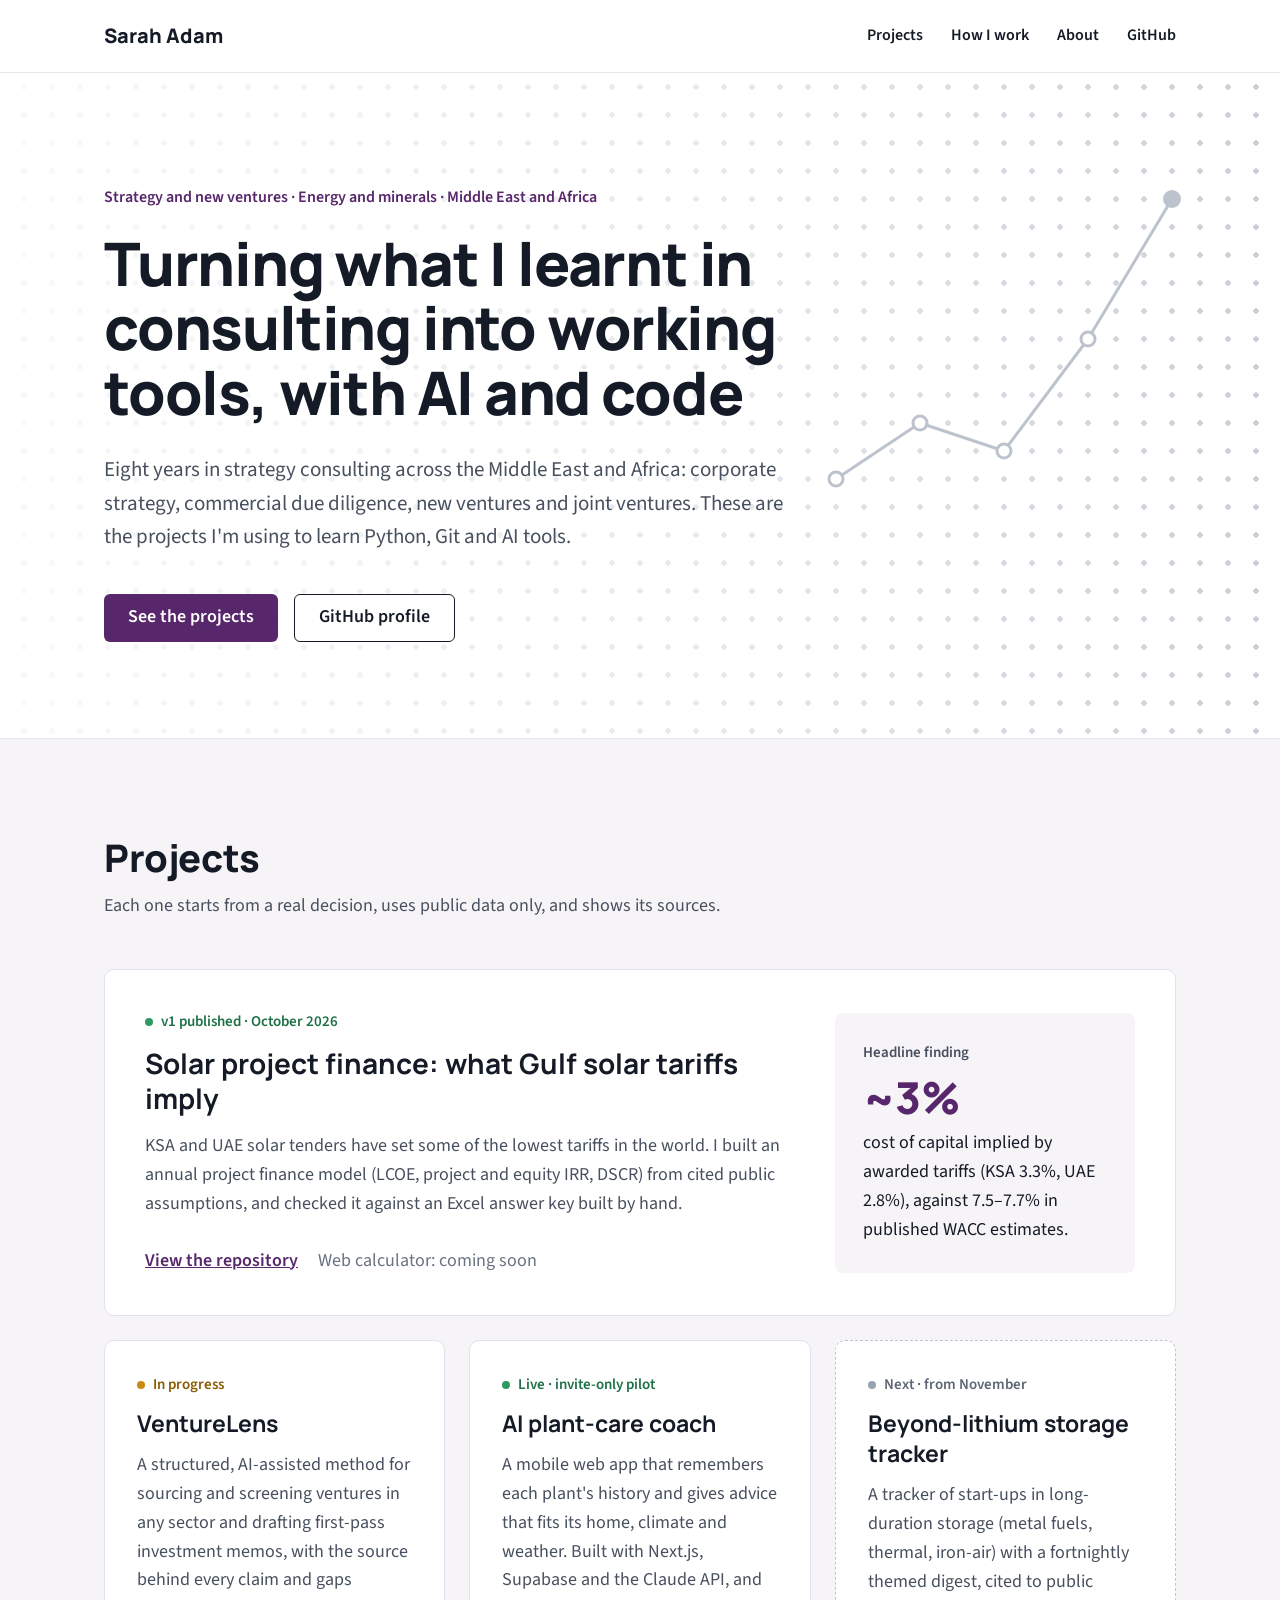
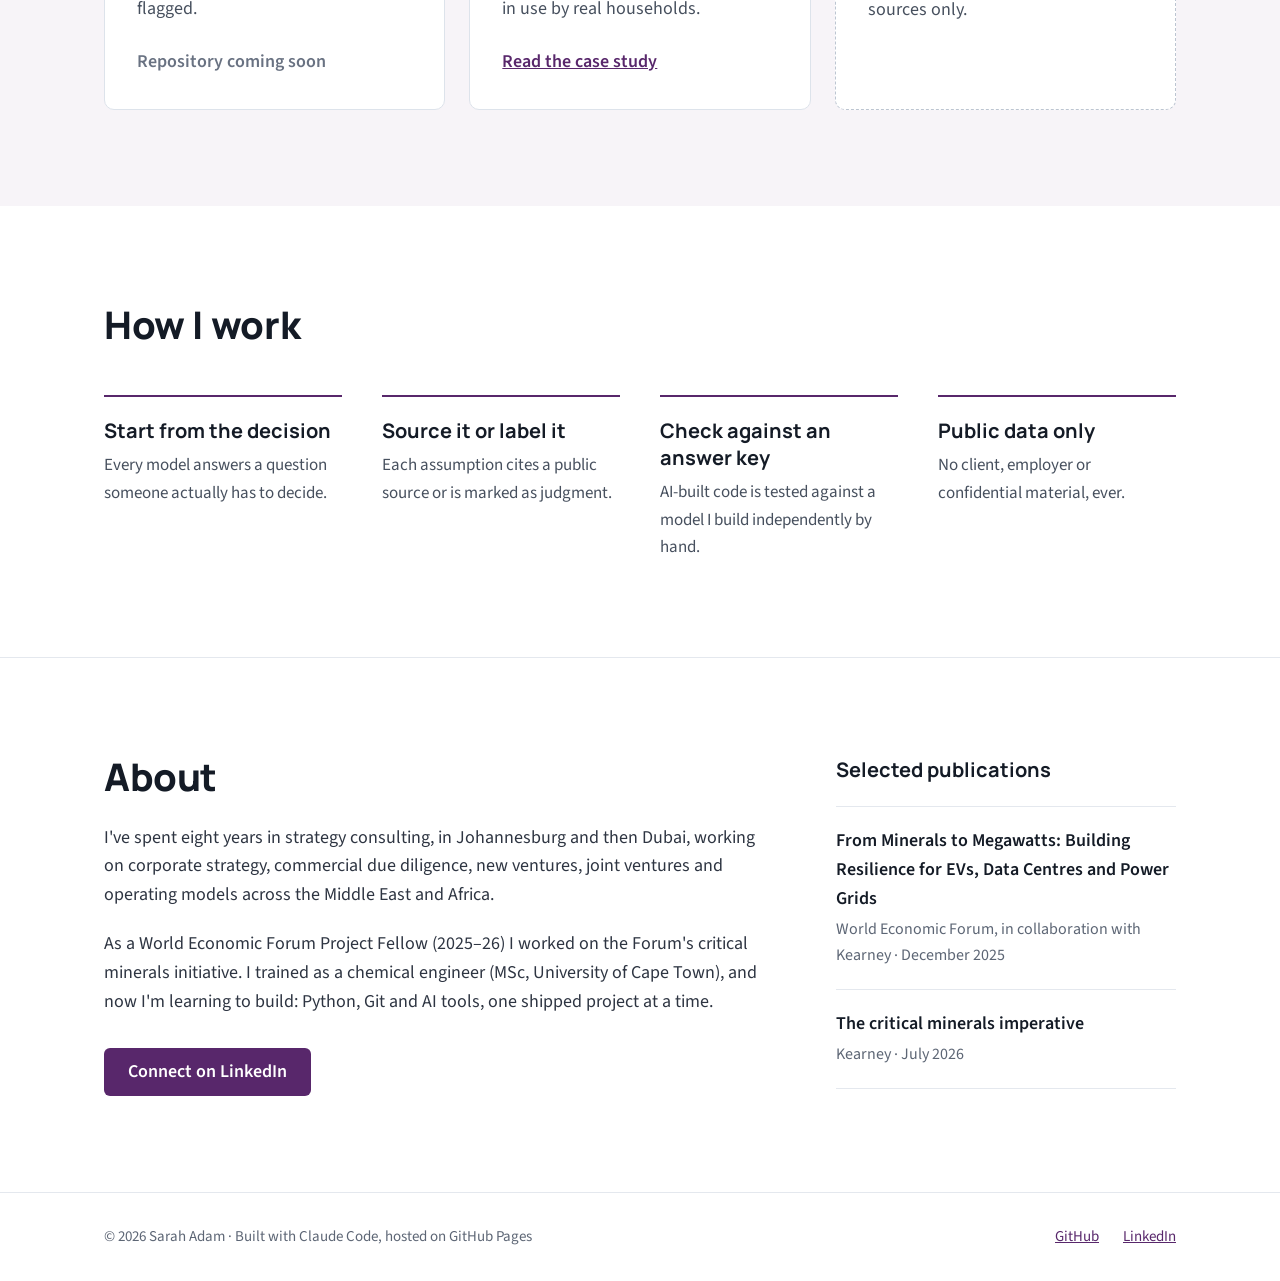
==== index.html @ c2ef5f7c "Set the phone headline on four lines Co-Authored-By: Claude Opus 5.5 <noreply@anthropic.com>" ====
<!doctype html>
<html lang="en">
<head>
<meta charset="utf-8">
<meta name="viewport" content="width=device-width, initial-scale=1">
<title>Turning what I learnt in consulting into working tools, with AI and code</title>
<meta name="description" content="Eight years in strategy consulting across the Middle East and Africa: corporate strategy, commercial due diligence, new ventures and joint ventures.">
<meta property="og:title" content="Turning what I learnt in consulting into working tools, with AI and code">
<meta property="og:description" content="Eight years in strategy consulting across the Middle East and Africa: corporate strategy, commercial due diligence, new ventures and joint ventures.">
<meta property="og:url" content="https://sarah-adam29.github.io/">
<meta property="og:type" content="website">
<meta property="og:image" content="https://sarah-adam29.github.io/og-image.png">
<meta property="og:image:width" content="1200">
<meta property="og:image:height" content="630">
<meta property="og:image:alt" content="Turning what I learnt in consulting into working tools, with AI and code">
<meta name="twitter:card" content="summary_large_image">
<link rel="icon" href="favicon.svg" type="image/svg+xml">
<link rel="preconnect" href="https://fonts.googleapis.com">
<link rel="preconnect" href="https://fonts.gstatic.com" crossorigin>
<link href="https://fonts.googleapis.com/css2?family=Manrope:wght@600;700;800&amp;family=Source+Sans+3:wght@400;600&amp;display=swap" rel="stylesheet">
<link rel="stylesheet" href="styles.css">
</head>
<body>
<a class="skip-link" href="#main">Skip to content</a>

<header class="site-header">
  <nav class="container site-nav" aria-label="Main">
    <a class="site-name" href="#top">Sarah Adam</a>
    <div class="nav-links">
      <a href="#projects">Projects</a>
      <a href="#principles">How I work</a>
      <a href="#about">About</a>
      <a href="https://github.com/sarah-adam29">GitHub</a>
    </div>
  </nav>
</header>

<main id="main">

  <section id="top" class="hero" aria-labelledby="hero-title">
    <svg class="hero-path" width="356" height="300" viewBox="0 0 356 300" fill="none" aria-hidden="true" focusable="false">
      <polyline points="10,290 94,234 178,262 262,150 346,10" stroke="#BCC3CC" stroke-width="3" stroke-linecap="round" stroke-linejoin="round"/>
      <circle cx="10" cy="290" r="7" fill="#FFFFFF" stroke="#BCC3CC" stroke-width="3"/>
      <circle cx="94" cy="234" r="7" fill="#FFFFFF" stroke="#BCC3CC" stroke-width="3"/>
      <circle cx="178" cy="262" r="7" fill="#FFFFFF" stroke="#BCC3CC" stroke-width="3"/>
      <circle cx="262" cy="150" r="7" fill="#FFFFFF" stroke="#BCC3CC" stroke-width="3"/>
      <circle cx="346" cy="10" r="9" fill="#BCC3CC"/>
    </svg>
    <div class="container">
      <div class="hero-text">
        <p class="eyebrow">Strategy and new ventures · Energy and minerals · Middle East and Africa</p>
        <h1 id="hero-title">Turning what I<br class="hero-break"> learnt in consulting<br class="hero-break"> into working tools,<br class="hero-break"> with AI and code</h1>
        <p class="lead">Eight years in strategy consulting across the Middle East and Africa: corporate strategy, commercial due diligence, new ventures and joint ventures. These are the projects I'm using to learn Python, Git and AI tools.</p>
        <div class="button-row">
          <a class="button button-primary" href="#projects">See the projects</a>
          <a class="button button-secondary" href="https://github.com/sarah-adam29">GitHub profile</a>
        </div>
      </div>
    </div>
  </section>

  <section id="projects" class="band band-tint" aria-labelledby="projects-title">
    <div class="container section">
      <h2 id="projects-title">Projects</h2>
      <p class="section-intro">Each one starts from a real decision, uses public data only, and shows its sources.</p>

      <div class="project-grid">

        <article class="card card-featured">
          <div class="card-featured-body">
            <p class="status status-published"><span class="status-dot" aria-hidden="true"></span>v1 published · October 2026</p>
            <h3>Solar project finance: what Gulf solar tariffs imply</h3>
            <p class="card-text">KSA and UAE solar tenders have set some of the lowest tariffs in the world. I built an annual project finance model (LCOE, project and equity IRR, DSCR) from cited public assumptions, and checked it against an Excel answer key built by hand.</p>
            <div class="card-links">
              <a href="https://github.com/sarah-adam29/solar-project-finance">View the repository</a>
              <span class="coming-soon">Web calculator: coming soon</span>
            </div>
          </div>
          <div class="finding">
            <p class="finding-label">Headline finding</p>
            <p class="finding-figure">~3%</p>
            <p class="finding-text">cost of capital implied by awarded tariffs (KSA 3.3%, UAE 2.8%), against 7.5–7.7% in published WACC estimates.</p>
          </div>
        </article>

        <article class="card">
          <p class="status status-progress"><span class="status-dot" aria-hidden="true"></span>In progress</p>
          <h3>VentureLens</h3>
          <p class="card-text">A structured, AI-assisted method for sourcing and screening ventures in any sector and drafting first-pass investment memos, with the source behind every claim and gaps flagged.</p>
          <p class="card-foot coming-soon">Repository coming soon</p>
        </article>

        <article class="card">
          <p class="status status-published"><span class="status-dot" aria-hidden="true"></span>Live · invite-only pilot</p>
          <h3>AI plant-care coach</h3>
          <p class="card-text">A mobile web app that remembers each plant's history and gives advice that fits its home, climate and weather. Built with Next.js, Supabase and the Claude API, and in use by real households.</p>
          <a class="card-foot" href="https://github.com/sarah-adam29/plant-care">Read the case study</a>
        </article>

        <article class="card card-planned">
          <p class="status status-planned"><span class="status-dot" aria-hidden="true"></span>Next · from November</p>
          <h3>Beyond-lithium storage tracker</h3>
          <p class="card-text">A tracker of start-ups in long-duration storage (metal fuels, thermal, iron-air) with a fortnightly themed digest, cited to public sources only.</p>
        </article>

      </div>
    </div>
  </section>

  <section id="principles" class="container section" aria-labelledby="principles-title">
    <h2 id="principles-title">How I work</h2>
    <div class="principle-grid">
      <div class="principle">
        <h3>Start from the decision</h3>
        <p>Every model answers a question someone actually has to decide.</p>
      </div>
      <div class="principle">
        <h3>Source it or label it</h3>
        <p>Each assumption cites a public source or is marked as judgment.</p>
      </div>
      <div class="principle">
        <h3>Check against an answer key</h3>
        <p>AI-built code is tested against a model I build independently by hand.</p>
      </div>
      <div class="principle">
        <h3>Public data only</h3>
        <p>No client, employer or confidential material, ever.</p>
      </div>
    </div>
  </section>

  <section id="about" class="band" aria-labelledby="about-title">
    <div class="container section about">
      <div class="about-main">
        <h2 id="about-title">About</h2>
        <p>I've spent eight years in strategy consulting, in Johannesburg and then Dubai, working on corporate strategy, commercial due diligence, new ventures, joint ventures and operating models across the Middle East and Africa.</p>
        <p>As a World Economic Forum Project Fellow (2025–26) I worked on the Forum's critical minerals initiative. I trained as a chemical engineer (MSc, University of Cape Town), and now I'm learning to build: Python, Git and AI tools, one shipped project at a time.</p>
        <div class="button-row">
          <a class="button button-primary" href="https://www.linkedin.com/in/sarah-adam-a24949b1/">Connect on LinkedIn</a>
        </div>
      </div>
      <div class="about-side">
        <h3>Selected publications</h3>
        <div class="publication-list">
          <a class="publication" href="https://www.weforum.org/publications/from-minerals-to-megawatts-building-resilience-for-evs-data-centres-and-power-grids/">
            <span class="publication-title">From Minerals to Megawatts: Building Resilience for EVs, Data Centres and Power Grids</span>
            <span class="publication-meta">World Economic Forum, in collaboration with Kearney · December 2025</span>
          </a>
          <a class="publication" href="https://www.kearney.com/service/operations-performance/article/the-critical-minerals-imperative">
            <span class="publication-title">The critical minerals imperative</span>
            <span class="publication-meta">Kearney · July 2026</span>
          </a>
        </div>
      </div>
    </div>
  </section>

</main>

<footer class="site-footer">
  <div class="container footer-inner">
    <span>© 2026 Sarah Adam · Built with Claude Code, hosted on GitHub Pages</span>
    <span class="footer-links"><a href="https://github.com/sarah-adam29">GitHub</a><a href="https://www.linkedin.com/in/sarah-adam-a24949b1/">LinkedIn</a></span>
  </div>
</footer>

</body>
</html>
---- styles.css ----
:root {
  --accent: #58276B;
  --tint: #F7F4F8;

  --ink: #141B26;
  --body: #47505E;
  --body-strong: #2E3542;
  --muted: #5D6675;
  --soft: #697282;
  --border: #E4E8EE;
  --card-border: #DDE3EB;
  --dashed-border: #BCC5D1;
  --dot: #C9CED6;
  --white: #FFFFFF;

  --published: #1E7046;
  --published-dot: #2E9A5F;
  --progress: #8A5A00;
  --progress-dot: #C98A12;
  --planned: #5D6675;
  --planned-dot: #9AA3B0;

  --font-heading: Manrope, system-ui, sans-serif;
  --font-body: 'Source Sans 3', system-ui, sans-serif;

  --page-width: 1120px;
  --gutter: 24px;
  --section-space: 96px;
}

/* Base */

*,
*::before,
*::after {
  box-sizing: border-box;
}

html {
  -webkit-text-size-adjust: 100%;
}

body {
  margin: 0;
  background: var(--white);
  color: var(--ink);
  font-family: var(--font-body);
  font-size: 18px;
  line-height: 1.6;
}

h1,
h2,
h3,
p {
  margin: 0;
}

h1,
h2,
h3 {
  font-family: var(--font-heading);
}

a {
  color: var(--accent);
}

a:hover {
  opacity: 0.82;
}

:focus-visible {
  outline: 3px solid var(--accent);
  outline-offset: 3px;
  border-radius: 2px;
}

.skip-link {
  position: absolute;
  left: 16px;
  top: -100px;
  z-index: 10;
  padding: 10px 16px;
  border-radius: 6px;
  background: var(--accent);
  color: var(--white);
  font-weight: 600;
  text-decoration: none;
}

.skip-link:focus {
  top: 16px;
  outline-color: var(--ink);
}

/* Layout */

.container {
  max-width: var(--page-width);
  margin: 0 auto;
  padding-left: var(--gutter);
  padding-right: var(--gutter);
}

.section {
  padding-top: var(--section-space);
  padding-bottom: var(--section-space);
}

.band {
  border-top: 1px solid var(--border);
}

.band-tint {
  background: var(--tint);
}

h2 {
  font-weight: 800;
  font-size: 38px;
  line-height: 1.2;
  letter-spacing: -0.01em;
}

/* Header */

.site-header {
  border-bottom: 1px solid var(--border);
}

.site-nav {
  display: flex;
  flex-wrap: wrap;
  align-items: center;
  justify-content: space-between;
  gap: 16px;
  padding-top: 20px;
  padding-bottom: 20px;
}

.site-name {
  font-family: var(--font-heading);
  font-weight: 800;
  font-size: 20px;
  color: var(--ink);
  text-decoration: none;
}

.nav-links {
  display: flex;
  flex-wrap: wrap;
  gap: 8px 28px;
  font-size: 16px;
  font-weight: 600;
}

.nav-links a {
  color: var(--ink);
  text-decoration: none;
}

/* Hero */

.hero {
  position: relative;
  overflow: hidden;
  isolation: isolate;
  padding-top: 112px;
  padding-bottom: 96px;
}

/* Dot grid: a dot every 28px from the page centre, and at 14px + multiples of 28px from the top */
.hero::before {
  content: "";
  position: absolute;
  inset: 0;
  z-index: 0;
  pointer-events: none;
  background-image: radial-gradient(circle, var(--dot) 2.5px, transparent 3px);
  background-size: 28px 28px;
  background-position: 50% 0;
  -webkit-mask-image: linear-gradient(to right, rgba(0, 0, 0, 0.12) 0%, rgba(0, 0, 0, 0.45) 55%, #000 100%);
  mask-image: linear-gradient(to right, rgba(0, 0, 0, 0.12) 0%, rgba(0, 0, 0, 0.45) 55%, #000 100%);
}

/* Every point of the path sits on a dot. If top changes, keep it at 116px plus or minus a multiple of 28px */
.hero-path {
  position: absolute;
  z-index: 0;
  pointer-events: none;
  left: calc(50% + 186px);
  top: 116px;
}

.hero-text {
  position: relative;
  z-index: 1;
  max-width: 700px;
}

.eyebrow {
  margin-bottom: 20px;
  font-size: 16px;
  font-weight: 600;
  color: var(--accent);
}

h1 {
  max-width: 820px;
  font-weight: 800;
  font-size: 60px;
  line-height: 1.08;
  letter-spacing: -0.02em;
  text-wrap: balance;
}

.hero-break {
  display: none;
}

.lead {
  max-width: 680px;
  margin-top: 28px;
  font-size: 21px;
  color: var(--body);
}

/* Buttons */

.button-row {
  display: flex;
  flex-wrap: wrap;
  gap: 16px;
  margin-top: 40px;
}

.button {
  display: inline-flex;
  align-items: center;
  min-height: 48px;
  padding: 0 24px;
  border-radius: 6px;
  font-weight: 600;
  text-decoration: none;
}

.button-primary {
  background: var(--accent);
  color: var(--white);
}

.button-secondary {
  background: var(--white);
  border: 1.5px solid var(--ink);
  color: var(--ink);
}

/* Projects */

.section-intro {
  max-width: 640px;
  margin: 12px 0 48px;
  color: var(--body);
}

.project-grid {
  display: grid;
  grid-template-columns: repeat(auto-fit, minmax(min(300px, 100%), 1fr));
  gap: 24px;
}

.card {
  display: flex;
  flex-direction: column;
  min-width: 0;
  padding: 32px;
  background: var(--white);
  border: 1px solid var(--card-border);
  border-radius: 10px;
}

.card h3 {
  font-weight: 700;
  font-size: 23px;
  line-height: 1.3;
}

.card-text {
  flex-grow: 1;
  margin-top: 12px;
  color: var(--body);
}

.card-foot {
  align-self: flex-start;
  margin-top: 24px;
  font-weight: 600;
}

.card-planned {
  border-style: dashed;
  border-color: var(--dashed-border);
}

.coming-soon {
  color: var(--soft);
}

.status {
  display: flex;
  align-items: center;
  gap: 8px;
  margin-bottom: 12px;
  font-size: 15px;
  font-weight: 600;
}

.status-dot {
  flex: none;
  width: 8px;
  height: 8px;
  border-radius: 50%;
}

.status-published {
  color: var(--published);
}

.status-published .status-dot {
  background: var(--published-dot);
}

.status-progress {
  color: var(--progress);
}

.status-progress .status-dot {
  background: var(--progress-dot);
}

.status-planned {
  color: var(--planned);
}

.status-planned .status-dot {
  background: var(--planned-dot);
}

.card-featured {
  grid-column: 1 / -1;
  flex-direction: row;
  flex-wrap: wrap;
  gap: 40px;
  padding: 40px;
}

.card-featured-body {
  flex: 999 1 420px;
  min-width: 0;
}

.card-featured h3 {
  font-size: 28px;
  line-height: 1.25;
}

.card-featured .card-text {
  margin-top: 16px;
}

.card-links {
  display: flex;
  flex-wrap: wrap;
  gap: 8px 20px;
  margin-top: 28px;
  font-weight: 600;
}

.card-links .coming-soon {
  font-weight: 400;
}

.finding {
  flex: 1 1 300px;
  min-width: 0;
  align-self: center;
  padding: 28px;
  background: var(--tint);
  border-radius: 8px;
}

.finding-label {
  font-size: 15px;
  font-weight: 600;
  color: var(--body);
}

.finding-figure {
  margin-top: 8px;
  font-family: var(--font-heading);
  font-weight: 800;
  font-size: 44px;
  line-height: 1.1;
  color: var(--accent);
}

.finding-text {
  margin-top: 8px;
  color: var(--ink);
}

/* How I work */

#principles h2 {
  margin-bottom: 48px;
}

.principle-grid {
  display: grid;
  grid-template-columns: repeat(auto-fit, minmax(min(230px, 100%), 1fr));
  gap: 40px;
}

.principle {
  padding-top: 20px;
  border-top: 2px solid var(--accent);
}

.principle h3 {
  font-weight: 700;
  font-size: 20px;
  line-height: 1.35;
}

.principle p {
  margin-top: 8px;
  font-size: 17px;
  color: var(--body);
}

/* About */

.about {
  display: flex;
  flex-wrap: wrap;
  gap: 64px;
}

.about-main {
  flex: 999 1 480px;
  min-width: 0;
}

.about-main h2 {
  margin-bottom: 24px;
}

.about-main p {
  color: var(--body-strong);
}

.about-main p + p {
  margin-top: 20px;
}

.about-main .button-row {
  margin-top: 32px;
}

.about-side {
  flex: 1 1 340px;
  min-width: 0;
}

.about-side h3 {
  margin-bottom: 20px;
  font-weight: 700;
  font-size: 20px;
}

.publication-list {
  border-bottom: 1px solid var(--border);
}

.publication {
  display: block;
  padding: 20px 0;
  border-top: 1px solid var(--border);
  text-decoration: none;
}

.publication-title {
  display: block;
  font-weight: 600;
  color: var(--ink);
}

.publication-meta {
  display: block;
  margin-top: 4px;
  font-size: 16px;
  color: var(--muted);
}

/* Footer */

.site-footer {
  border-top: 1px solid var(--border);
}

.footer-inner {
  display: flex;
  flex-wrap: wrap;
  justify-content: space-between;
  gap: 16px;
  padding-top: 32px;
  padding-bottom: 32px;
  font-size: 15px;
  color: var(--muted);
}

.footer-links {
  display: flex;
  gap: 24px;
}

/* Hide the hero path before it can run into the text */

@media (max-width: 1119px) {
  .hero-path {
    display: none;
  }
}

/* Smaller screens */

@media (max-width: 720px) {
  :root {
    --section-space: 64px;
  }

  .hero {
    padding-top: 64px;
    padding-bottom: 64px;
  }

  h1 {
    font-size: 40px;
  }

  h2 {
    font-size: 30px;
  }

  .lead {
    font-size: 19px;
  }

  .section-intro {
    margin-bottom: 32px;
  }

  #principles h2 {
    margin-bottom: 32px;
  }

  .card,
  .card-featured {
    padding: 24px;
  }

  .card-featured {
    gap: 28px;
  }

  .card-featured h3 {
    font-size: 24px;
  }

  .finding {
    padding: 24px;
  }

  .about {
    gap: 48px;
  }
}

/* Phones: fixed four-line headline, sized so its longest line always fits */

@media (max-width: 480px) {
  h1 {
    font-size: min(40px, calc((100vw - 48px) / 9.5));
  }

  .hero-break {
    display: inline;
  }
}
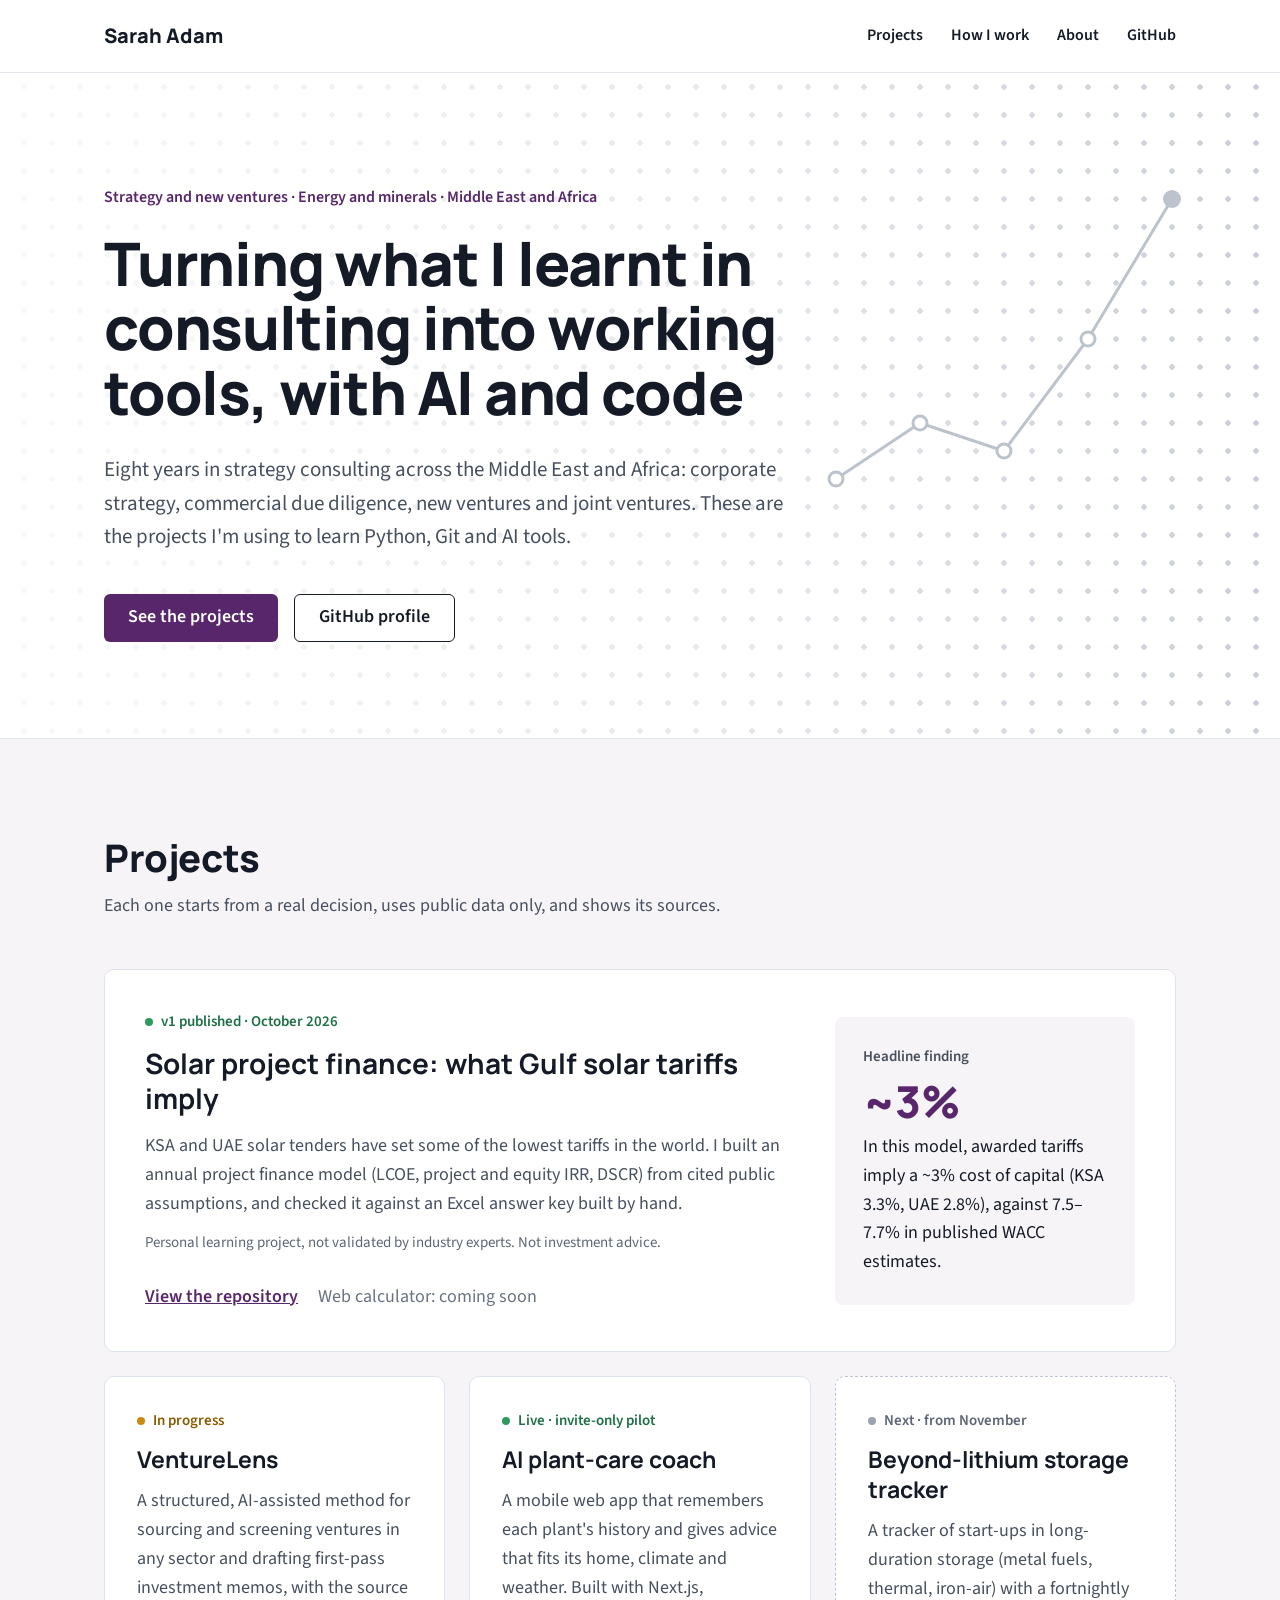
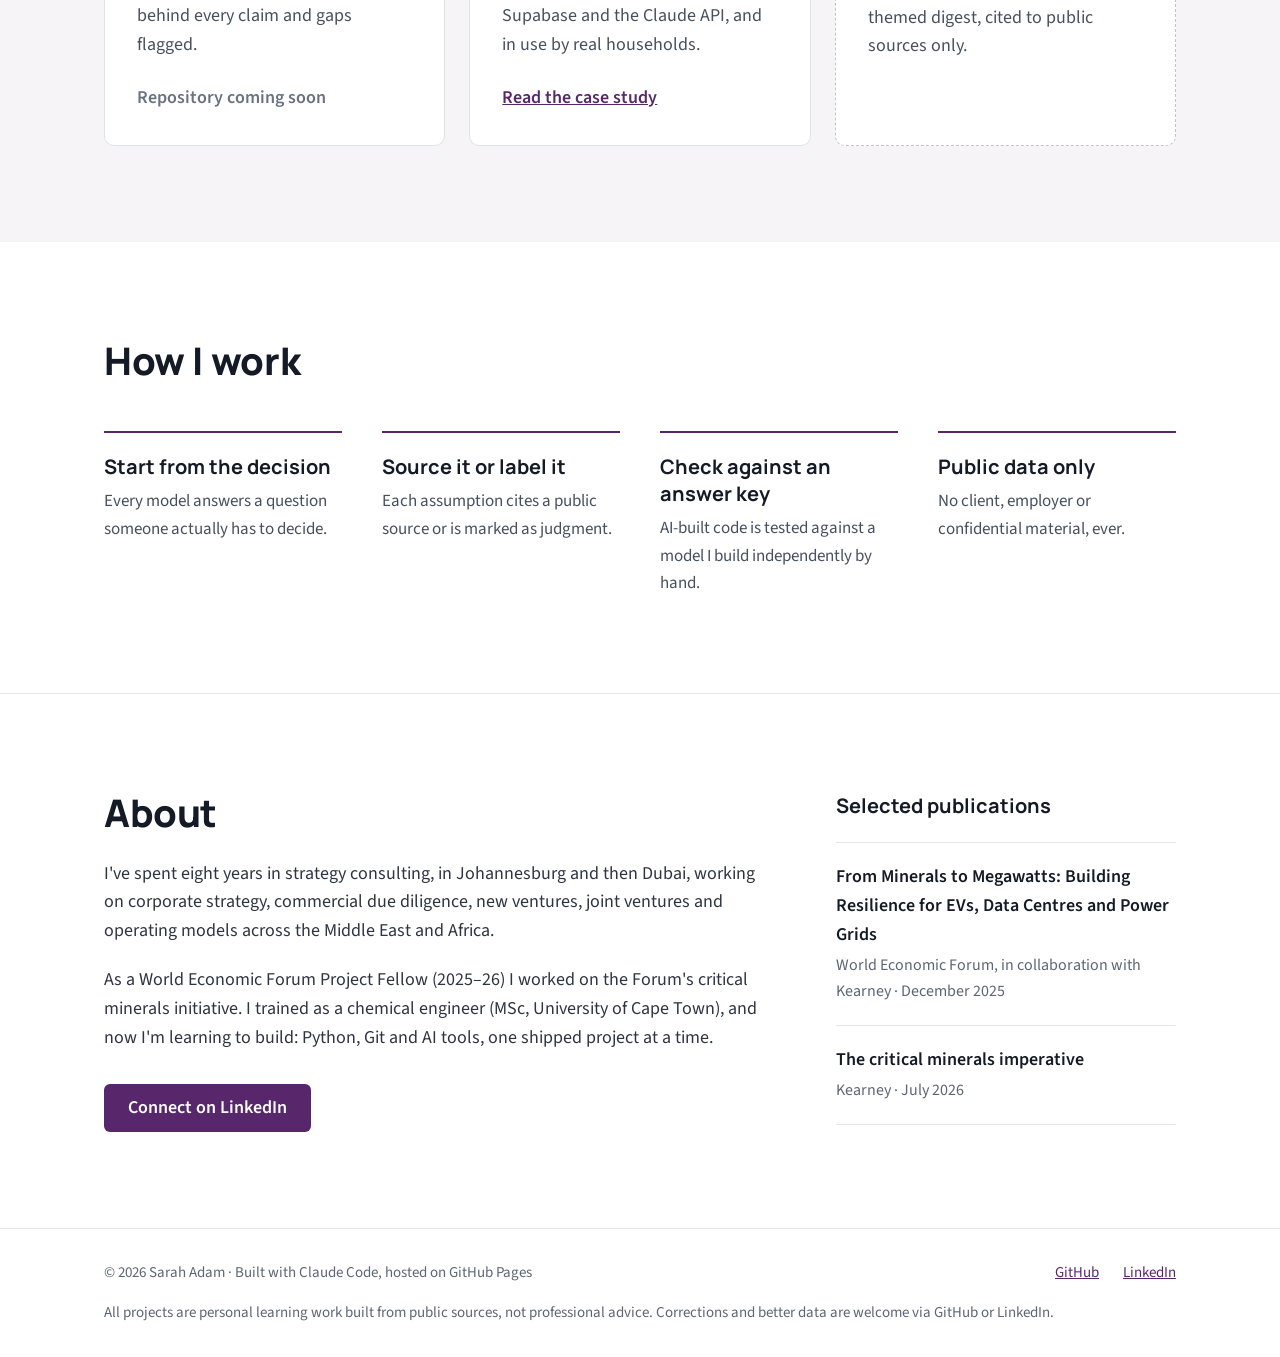
==== commit 95587c69: "Add disclaimers to the solar card and footer; frame the finding as the model's - Solar card: a small" ====
--- a/index.html
+++ b/index.html
@@ -9,9 +9,9 @@
 <meta property="og:description" content="Eight years in strategy consulting across the Middle East and Africa: corporate strategy, commercial due diligence, new ventures and joint ventures.">
 <meta property="og:url" content="https://sarah-adam29.github.io/">
 <meta property="og:type" content="website">
-<meta property="og:image" content="https://sarah-adam29.github.io/og-image.png">
-<meta property="og:image:width" content="1200">
-<meta property="og:image:height" content="630">
+<meta property="og:image" content="https://sarah-adam29.github.io/og-image.png?v=3">
+<meta property="og:image:width" content="2400">
+<meta property="og:image:height" content="1260">
 <meta property="og:image:alt" content="Turning what I learnt in consulting into working tools, with AI and code">
 <meta name="twitter:card" content="summary_large_image">
 <link rel="icon" href="favicon.svg" type="image/svg+xml">
@@ -49,7 +49,7 @@
     <div class="container">
       <div class="hero-text">
         <p class="eyebrow">Strategy and new ventures · Energy and minerals · Middle East and Africa</p>
-        <h1 id="hero-title">Turning what I<br class="hero-break"> learnt in consulting<br class="hero-break"> into working tools,<br class="hero-break"> with AI and code</h1>
+        <h1 id="hero-title">Turning what I learnt in consulting into working tools, with AI and code</h1>
         <p class="lead">Eight years in strategy consulting across the Middle East and Africa: corporate strategy, commercial due diligence, new ventures and joint ventures. These are the projects I'm using to learn Python, Git and AI tools.</p>
         <div class="button-row">
           <a class="button button-primary" href="#projects">See the projects</a>
@@ -71,6 +71,7 @@
             <p class="status status-published"><span class="status-dot" aria-hidden="true"></span>v1 published · October 2026</p>
             <h3>Solar project finance: what Gulf solar tariffs imply</h3>
             <p class="card-text">KSA and UAE solar tenders have set some of the lowest tariffs in the world. I built an annual project finance model (LCOE, project and equity IRR, DSCR) from cited public assumptions, and checked it against an Excel answer key built by hand.</p>
+            <p class="card-note">Personal learning project, not validated by industry experts. Not investment advice.</p>
             <div class="card-links">
               <a href="https://github.com/sarah-adam29/solar-project-finance">View the repository</a>
               <span class="coming-soon">Web calculator: coming soon</span>
@@ -79,7 +80,7 @@
           <div class="finding">
             <p class="finding-label">Headline finding</p>
             <p class="finding-figure">~3%</p>
-            <p class="finding-text">cost of capital implied by awarded tariffs (KSA 3.3%, UAE 2.8%), against 7.5–7.7% in published WACC estimates.</p>
+            <p class="finding-text">In this model, awarded tariffs imply a ~3% cost of capital (KSA 3.3%, UAE 2.8%), against 7.5–7.7% in published WACC estimates.</p>
           </div>
         </article>
 
@@ -161,6 +162,7 @@
   <div class="container footer-inner">
     <span>© 2026 Sarah Adam · Built with Claude Code, hosted on GitHub Pages</span>
     <span class="footer-links"><a href="https://github.com/sarah-adam29">GitHub</a><a href="https://www.linkedin.com/in/sarah-adam-a24949b1/">LinkedIn</a></span>
+    <p class="footer-note">All projects are personal learning work built from public sources, not professional advice. Corrections and better data are welcome via GitHub or LinkedIn.</p>
   </div>
 </footer>
 
--- a/styles.css
+++ b/styles.css
@@ -292,6 +292,12 @@
   color: var(--body);
 }
 
+.card-note {
+  margin-top: 12px;
+  font-size: 15px;
+  color: var(--muted);
+}
+
 .card-foot {
   align-self: flex-start;
   margin-top: 24px;
@@ -525,6 +531,10 @@
   gap: 24px;
 }
 
+.footer-note {
+  flex-basis: 100%;
+}
+
 /* Hide the hero path before it can run into the text */
 
 @media (max-width: 1119px) {
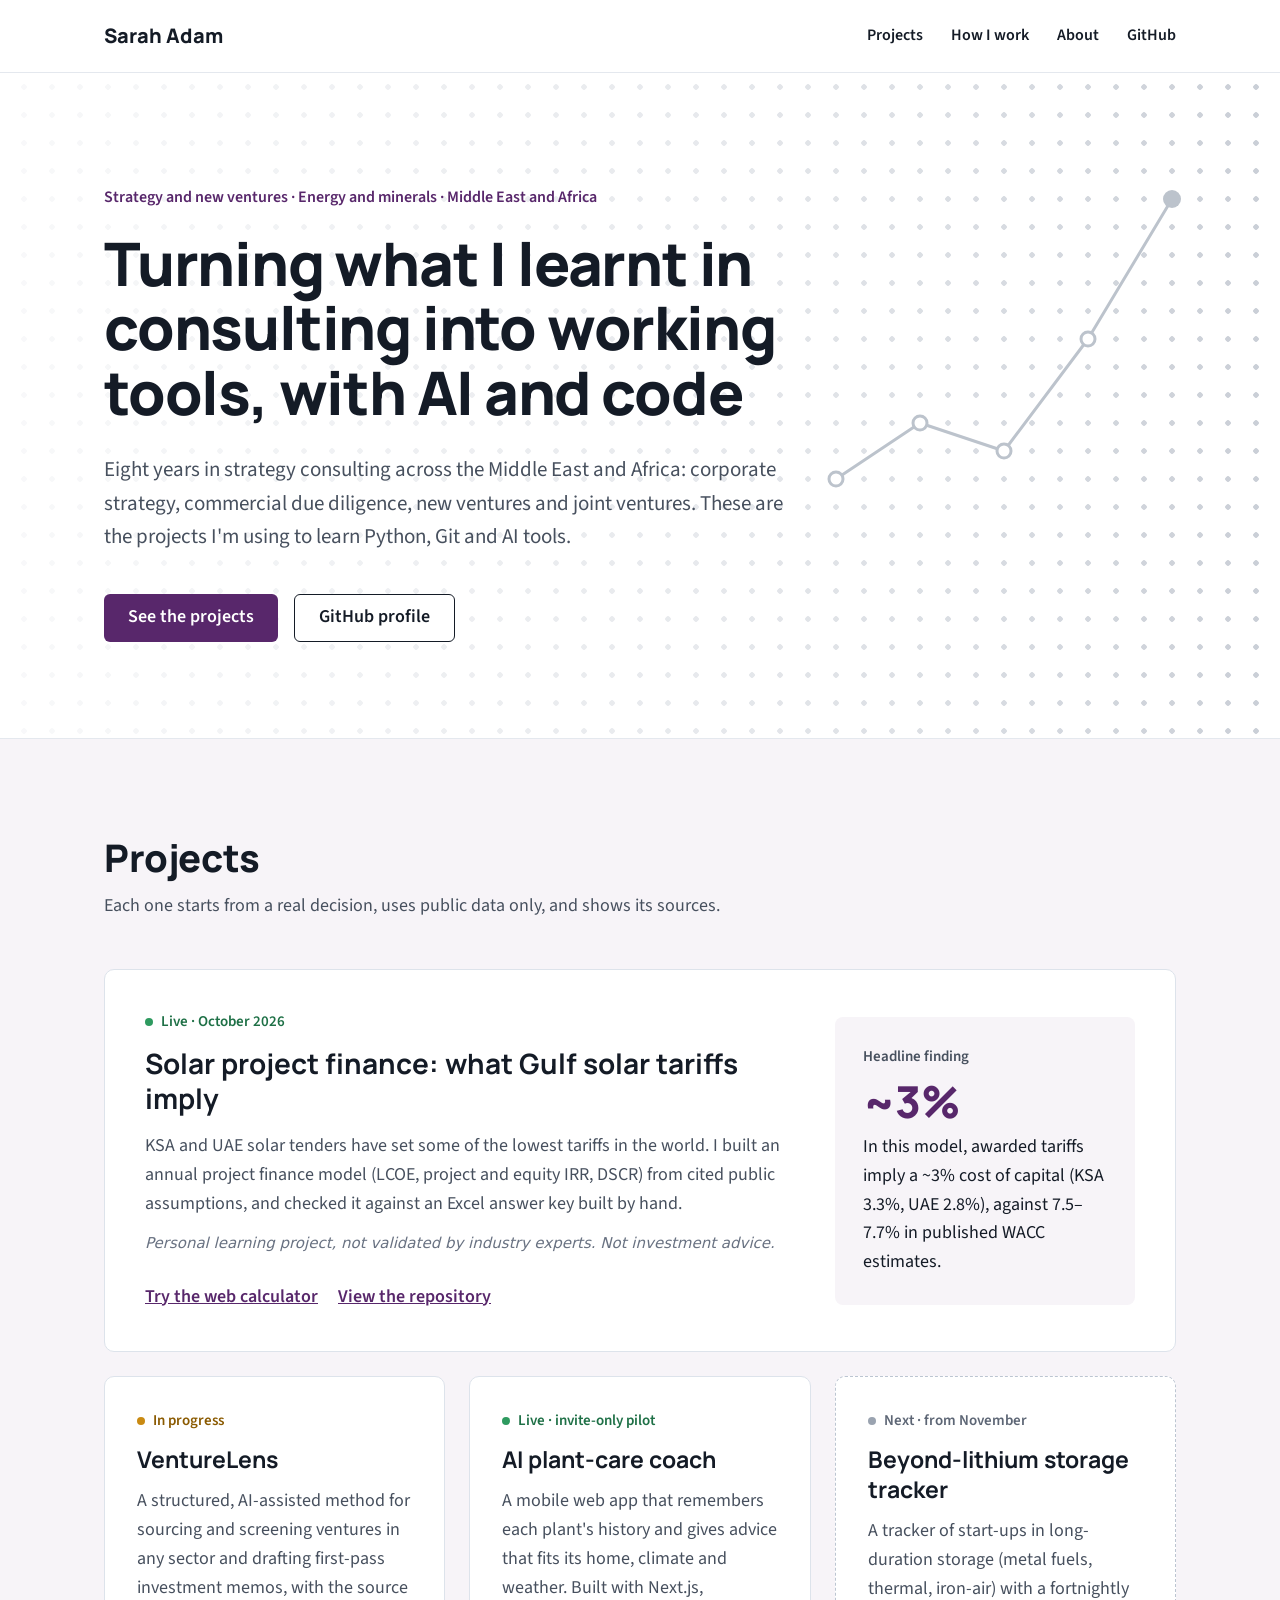
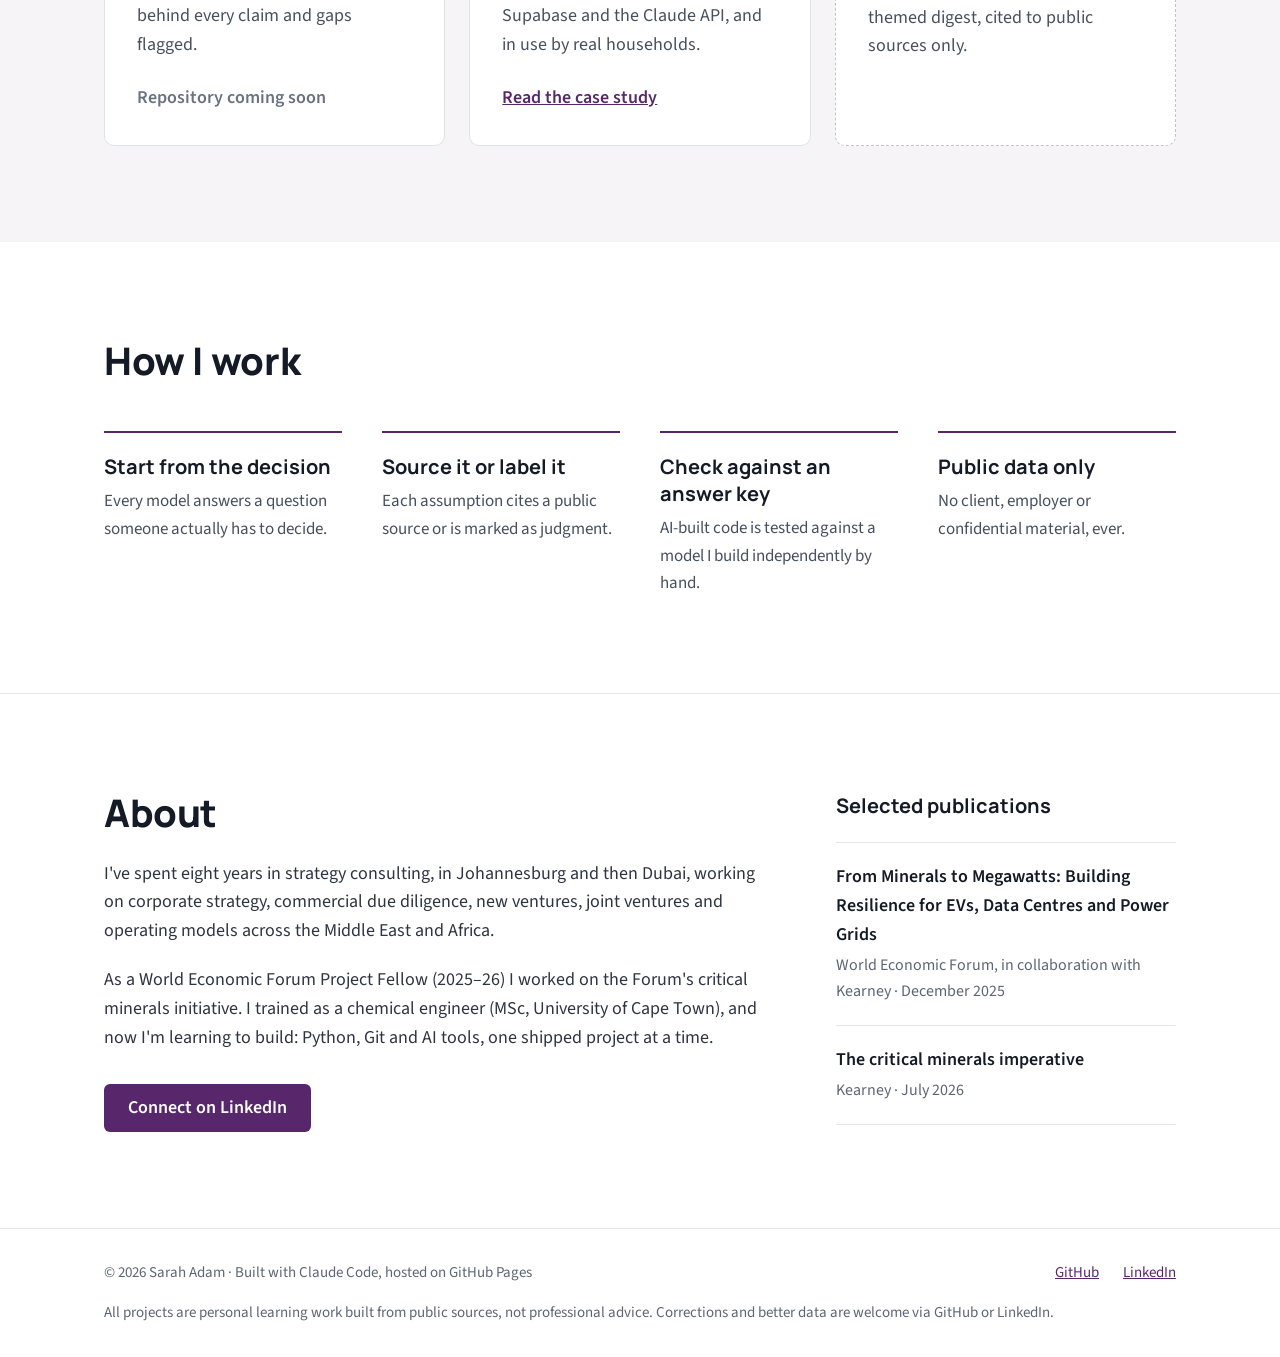
==== commit 09bfad81: "Link the solar card to the live web calculator - "Try the web calculator" replaces "Web calculator: " ====
--- a/index.html
+++ b/index.html
@@ -68,13 +68,13 @@
 
         <article class="card card-featured">
           <div class="card-featured-body">
-            <p class="status status-published"><span class="status-dot" aria-hidden="true"></span>v1 published · October 2026</p>
+            <p class="status status-published"><span class="status-dot" aria-hidden="true"></span>Live · October 2026</p>
             <h3>Solar project finance: what Gulf solar tariffs imply</h3>
             <p class="card-text">KSA and UAE solar tenders have set some of the lowest tariffs in the world. I built an annual project finance model (LCOE, project and equity IRR, DSCR) from cited public assumptions, and checked it against an Excel answer key built by hand.</p>
             <p class="card-note">Personal learning project, not validated by industry experts. Not investment advice.</p>
             <div class="card-links">
+              <a href="https://gulf-solar-tariffs.streamlit.app/">Try the web calculator</a>
               <a href="https://github.com/sarah-adam29/solar-project-finance">View the repository</a>
-              <span class="coming-soon">Web calculator: coming soon</span>
             </div>
           </div>
           <div class="finding">
--- a/styles.css
+++ b/styles.css
@@ -295,7 +295,8 @@
 .card-note {
   margin-top: 12px;
   font-size: 15px;
-  color: var(--muted);
+  font-style: italic;
+  color: var(--soft);
 }
 
 .card-foot {
@@ -381,10 +382,6 @@
   gap: 8px 20px;
   margin-top: 28px;
   font-weight: 600;
-}
-
-.card-links .coming-soon {
-  font-weight: 400;
 }
 
 .finding {
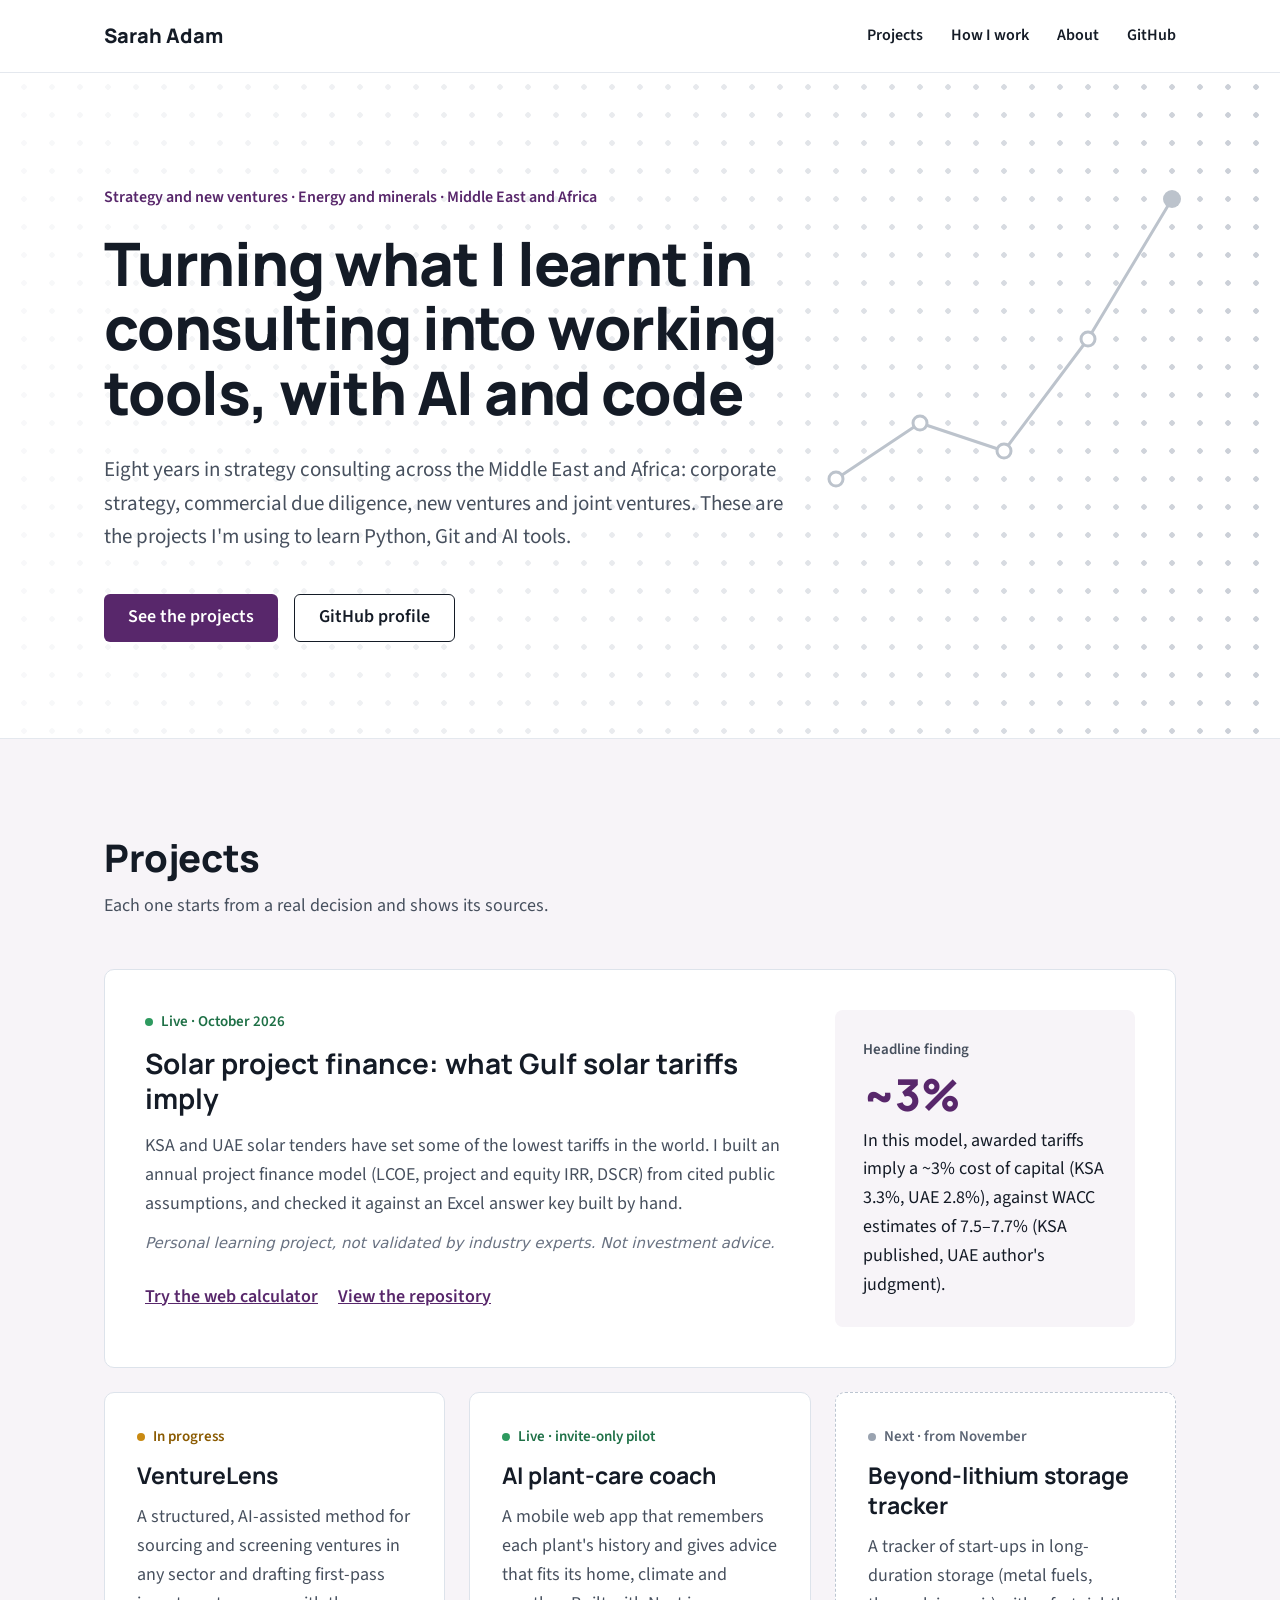
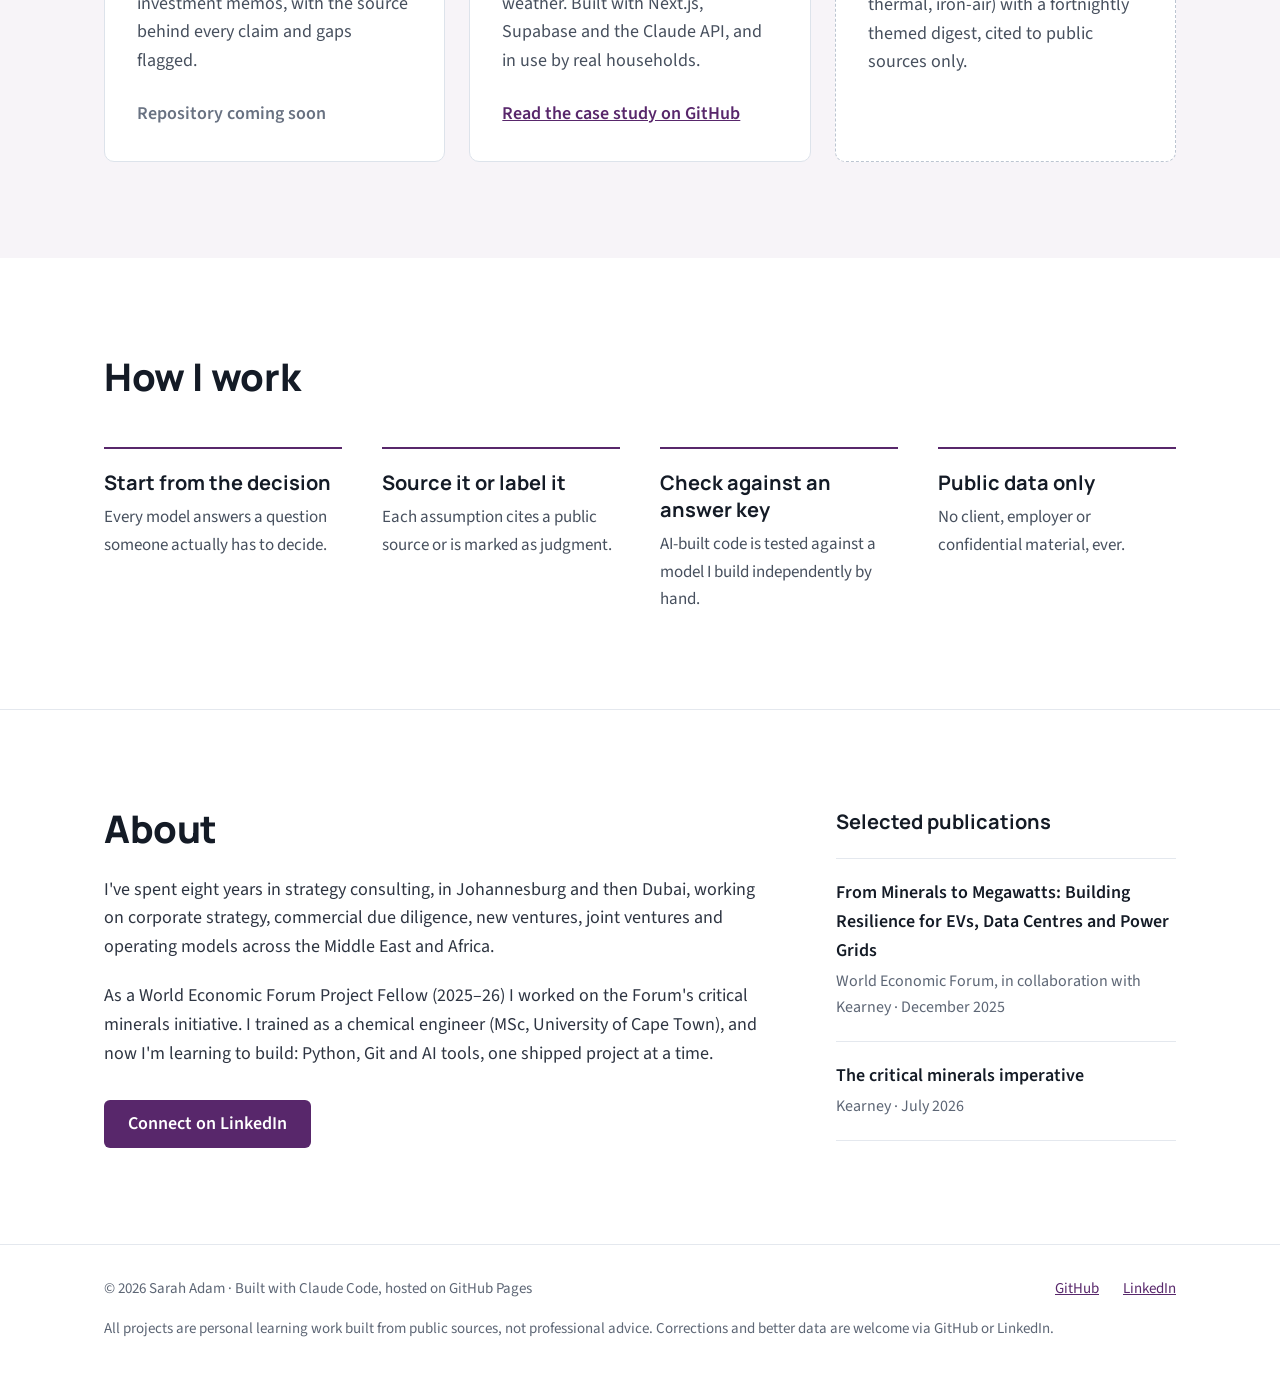
==== commit fb061ed1: "Tighten projects intro, clarify WACC sources, label plant-care link Co-Authored-By: Claude Opus 5.5 " ====
--- a/index.html
+++ b/index.html
@@ -62,7 +62,7 @@
   <section id="projects" class="band band-tint" aria-labelledby="projects-title">
     <div class="container section">
       <h2 id="projects-title">Projects</h2>
-      <p class="section-intro">Each one starts from a real decision, uses public data only, and shows its sources.</p>
+      <p class="section-intro">Each one starts from a real decision and shows its sources.</p>
 
       <div class="project-grid">
 
@@ -80,7 +80,7 @@
           <div class="finding">
             <p class="finding-label">Headline finding</p>
             <p class="finding-figure">~3%</p>
-            <p class="finding-text">In this model, awarded tariffs imply a ~3% cost of capital (KSA 3.3%, UAE 2.8%), against 7.5–7.7% in published WACC estimates.</p>
+            <p class="finding-text">In this model, awarded tariffs imply a ~3% cost of capital (KSA 3.3%, UAE 2.8%), against WACC estimates of 7.5–7.7% (KSA published, UAE author's judgment).</p>
           </div>
         </article>
 
@@ -95,7 +95,7 @@
           <p class="status status-published"><span class="status-dot" aria-hidden="true"></span>Live · invite-only pilot</p>
           <h3>AI plant-care coach</h3>
           <p class="card-text">A mobile web app that remembers each plant's history and gives advice that fits its home, climate and weather. Built with Next.js, Supabase and the Claude API, and in use by real households.</p>
-          <a class="card-foot" href="https://github.com/sarah-adam29/plant-care">Read the case study</a>
+          <a class="card-foot" href="https://github.com/sarah-adam29/plant-care">Read the case study on GitHub</a>
         </article>
 
         <article class="card card-planned">
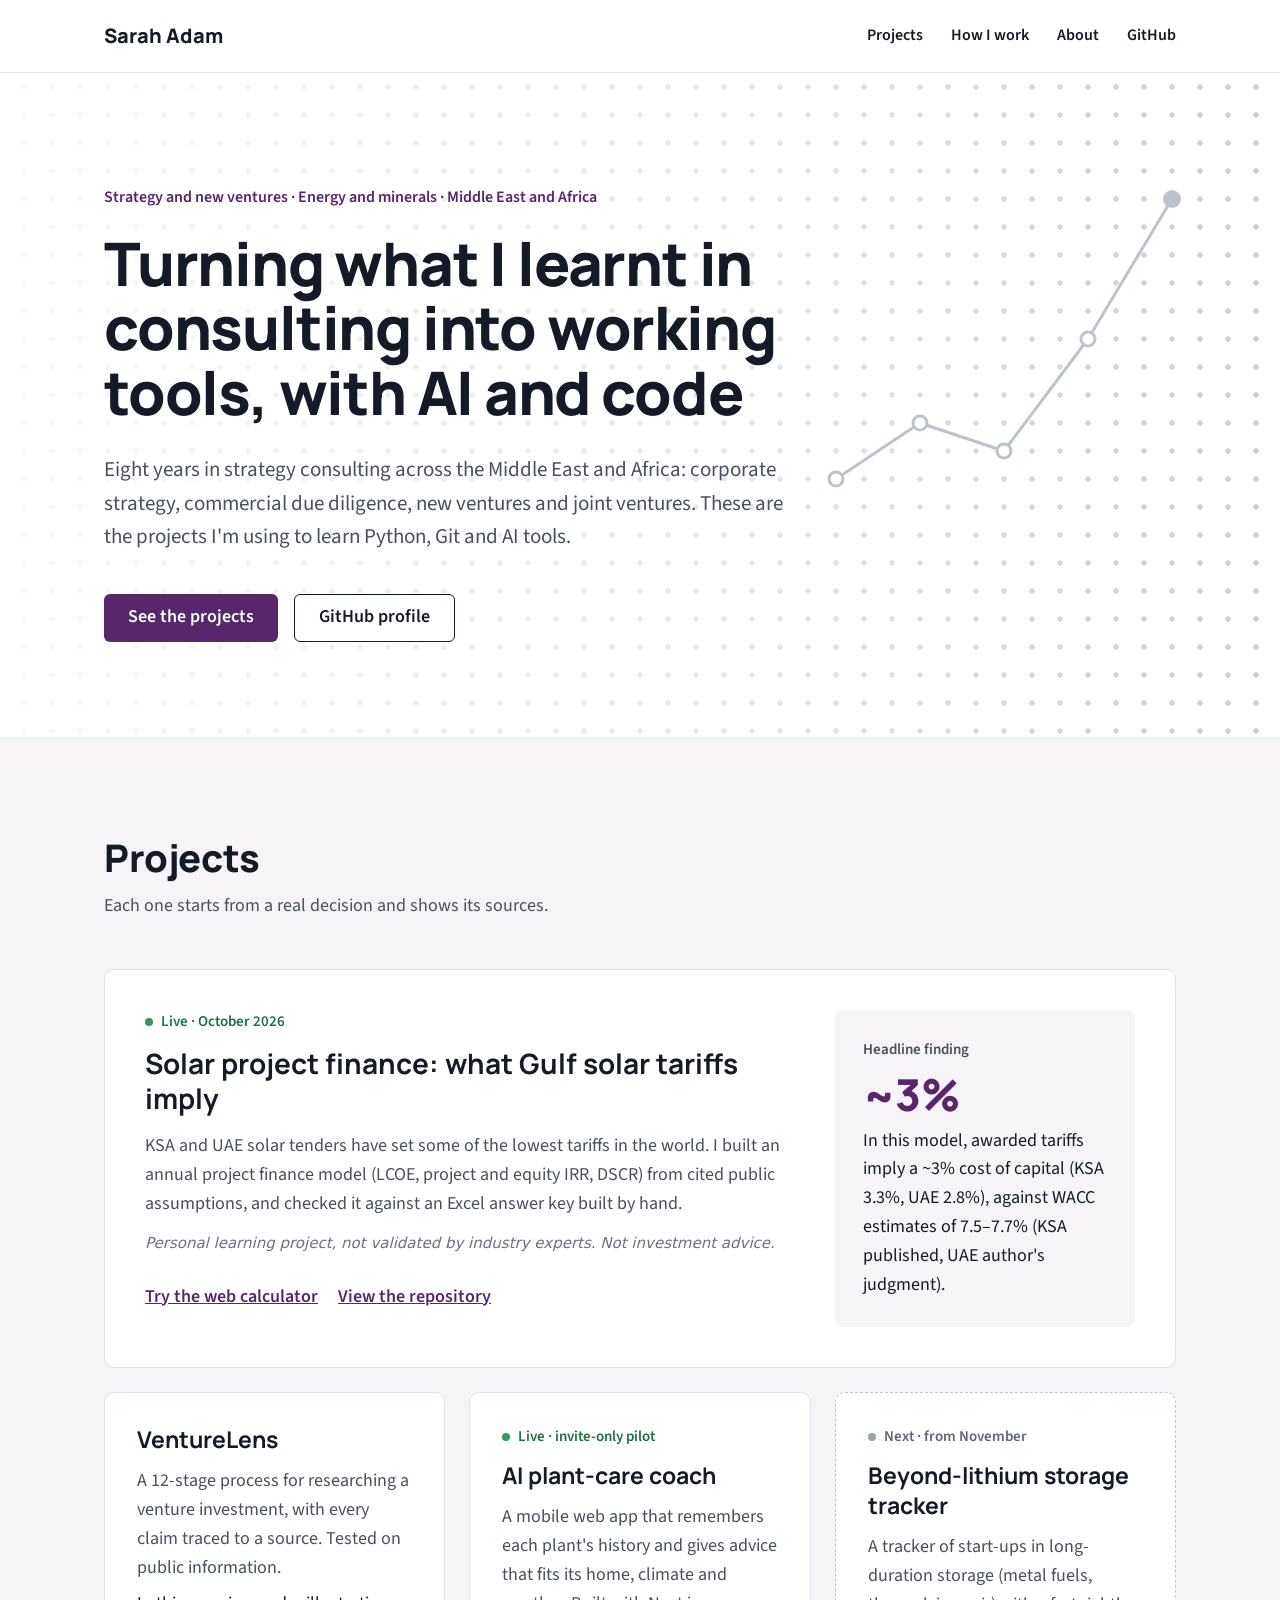
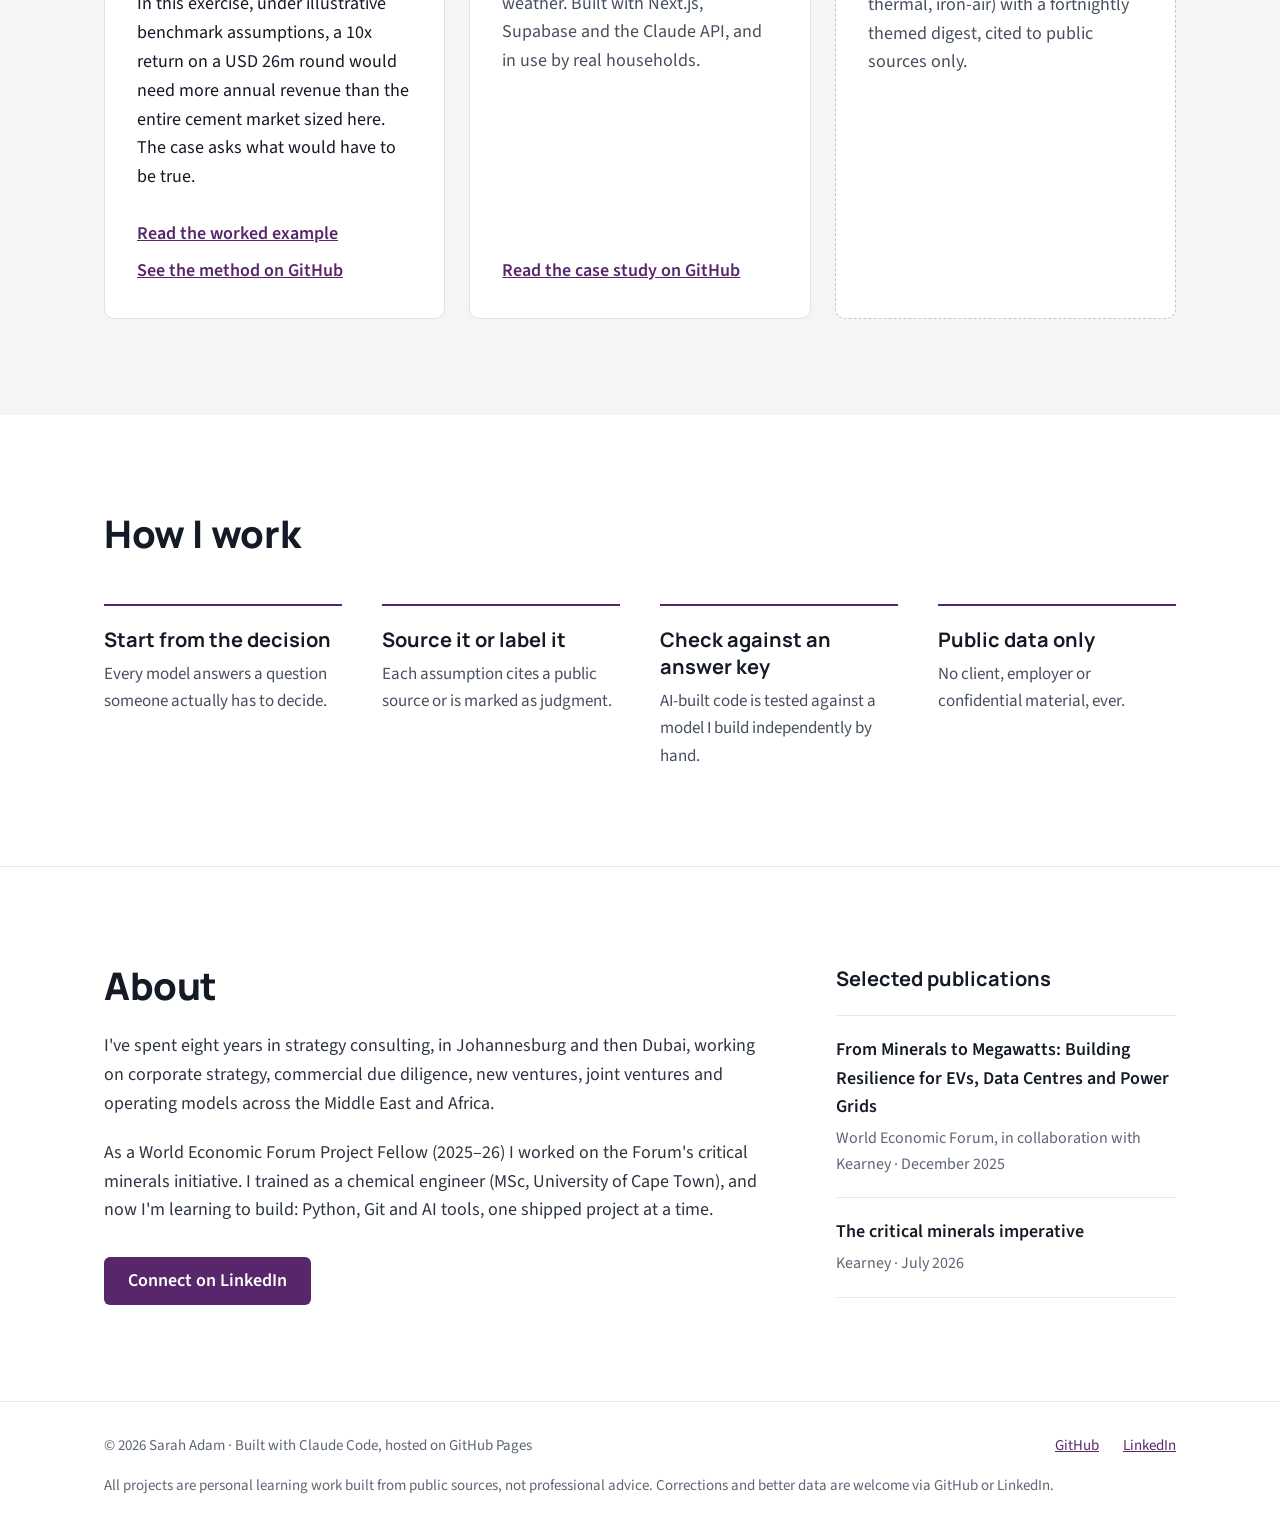
==== commit 6cca0604: "Mark VentureLens as live with the worked example and method links Co-Authored-By: Claude Opus 5.5 <n" ====
--- a/index.html
+++ b/index.html
@@ -85,10 +85,13 @@
         </article>
 
         <article class="card">
-          <p class="status status-progress"><span class="status-dot" aria-hidden="true"></span>In progress</p>
           <h3>VentureLens</h3>
-          <p class="card-text">A structured, AI-assisted method for sourcing and screening ventures in any sector and drafting first-pass investment memos, with the source behind every claim and gaps flagged.</p>
-          <p class="card-foot coming-soon">Repository coming soon</p>
+          <p class="card-text">A 12-stage process for researching a venture investment, with every claim traced to a source. Tested on public information.</p>
+          <p class="finding-text">In this exercise, under illustrative benchmark assumptions, a 10x return on a USD 26m round would need more annual revenue than the entire cement market sized here. The case asks what would have to be true.</p>
+          <div class="card-links">
+            <a href="https://github.com/sarah-adam29/venturelens/blob/main/docs/case-study-gigaton.md">Read the worked example</a>
+            <a href="https://github.com/sarah-adam29/venturelens">See the method on GitHub</a>
+          </div>
         </article>
 
         <article class="card">
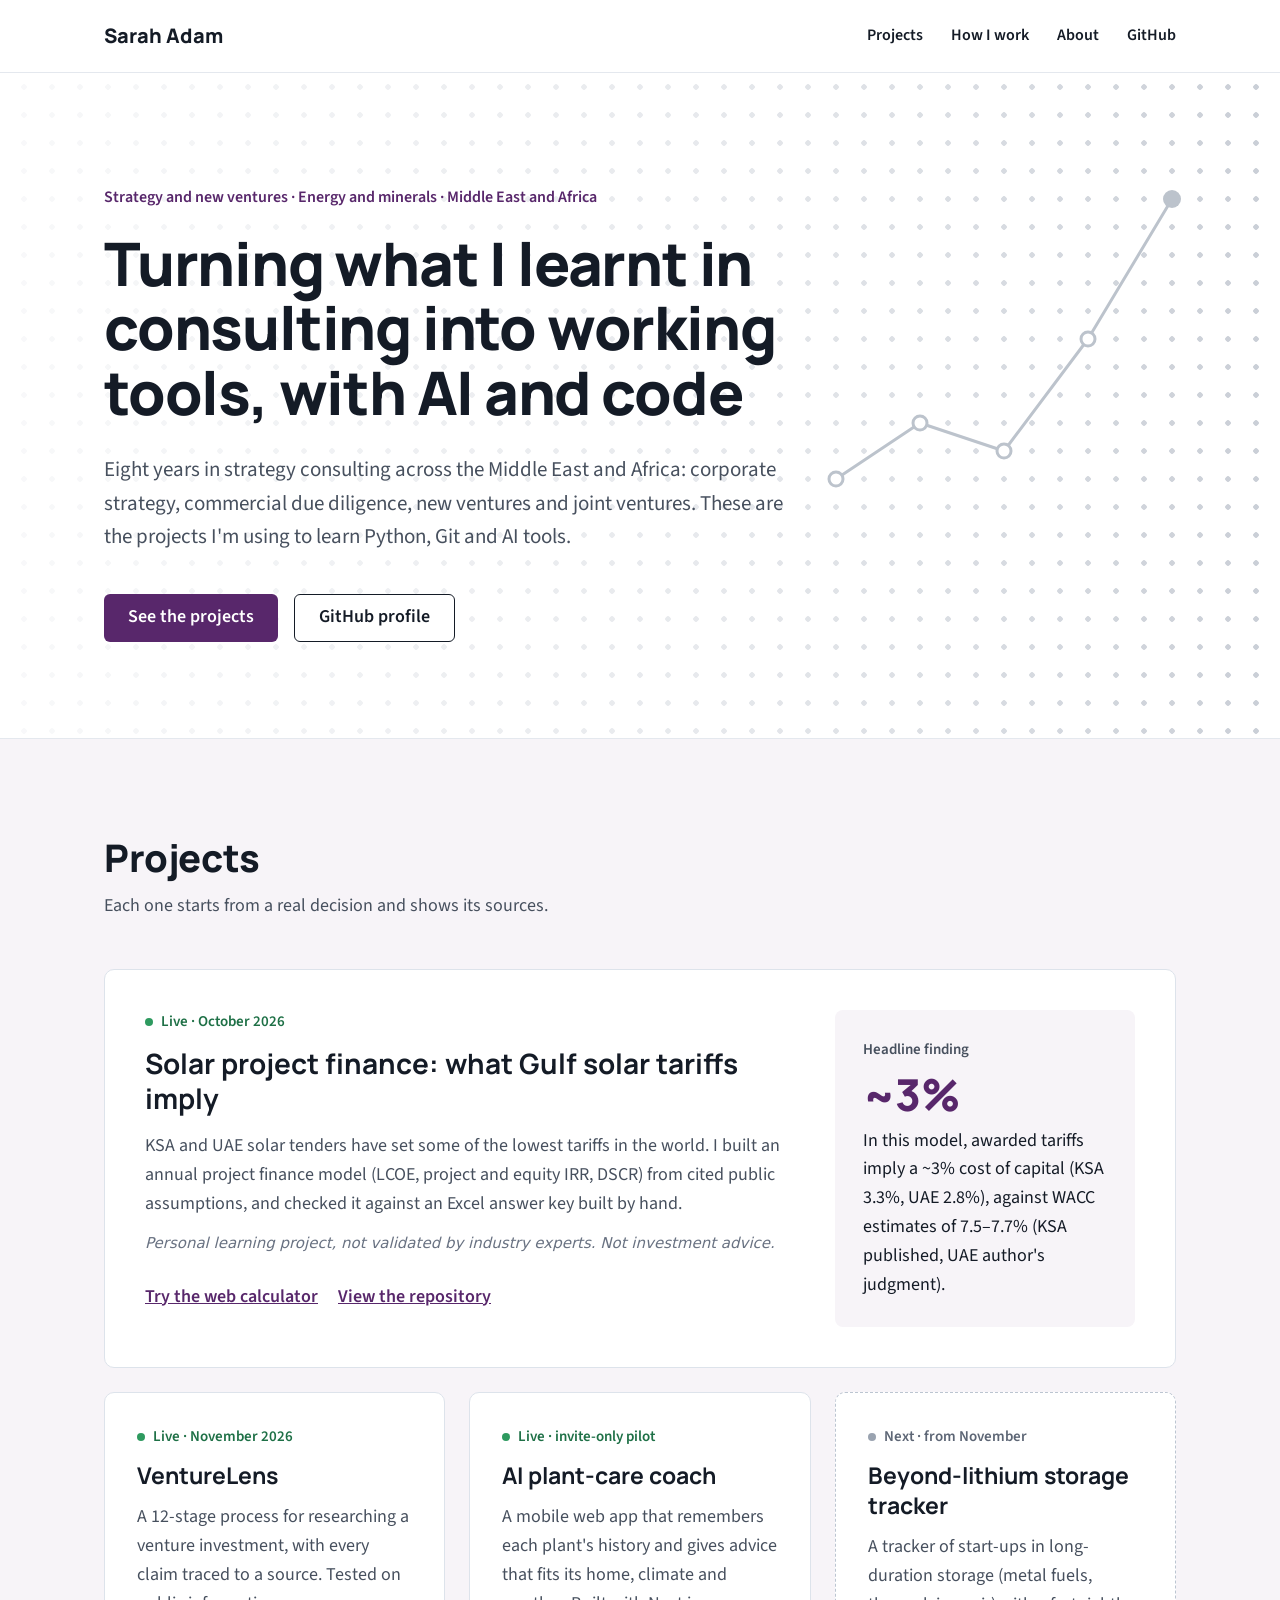
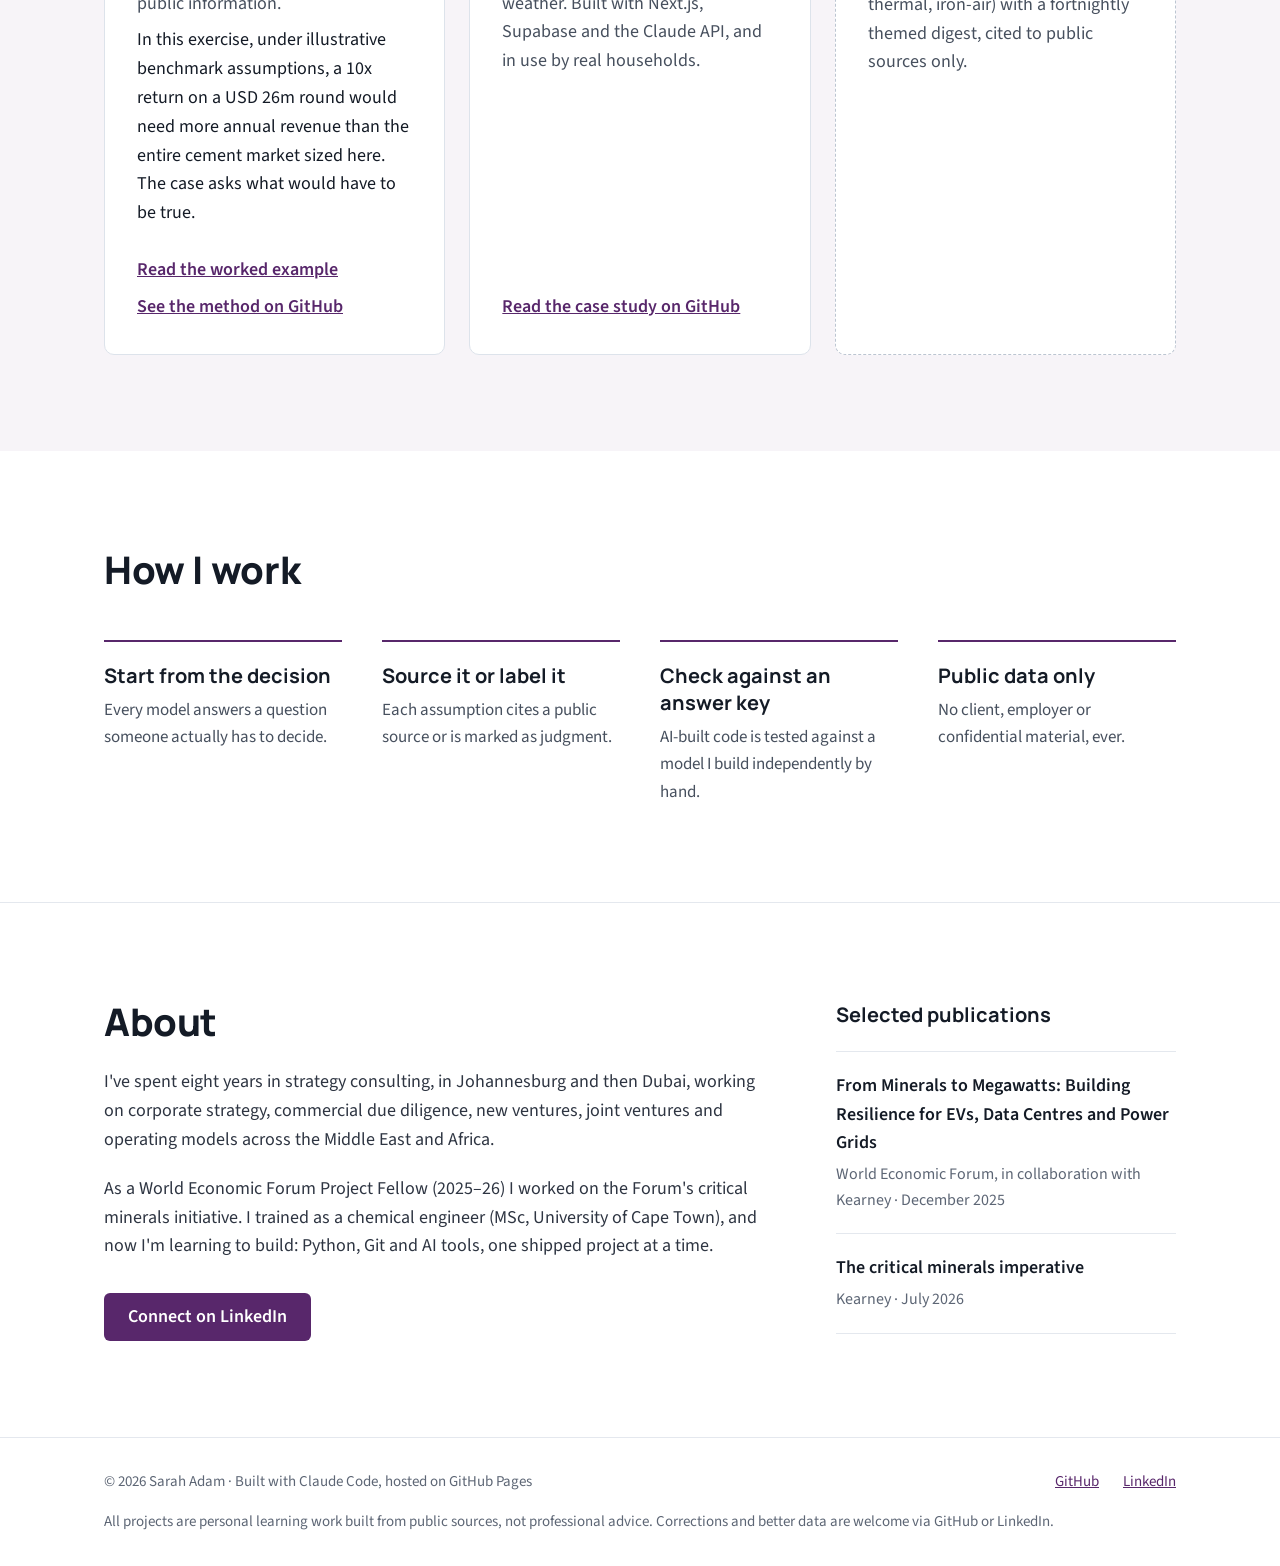
==== commit 7ec820a5: "Add Live · November 2026 label to the VentureLens card Co-Authored-By: Claude Opus 5.5 <noreply@anth" ====
--- a/index.html
+++ b/index.html
@@ -85,6 +85,7 @@
         </article>
 
         <article class="card">
+          <p class="status status-published"><span class="status-dot" aria-hidden="true"></span>Live · November 2026</p>
           <h3>VentureLens</h3>
           <p class="card-text">A 12-stage process for researching a venture investment, with every claim traced to a source. Tested on public information.</p>
           <p class="finding-text">In this exercise, under illustrative benchmark assumptions, a 10x return on a USD 26m round would need more annual revenue than the entire cement market sized here. The case asks what would have to be true.</p>
